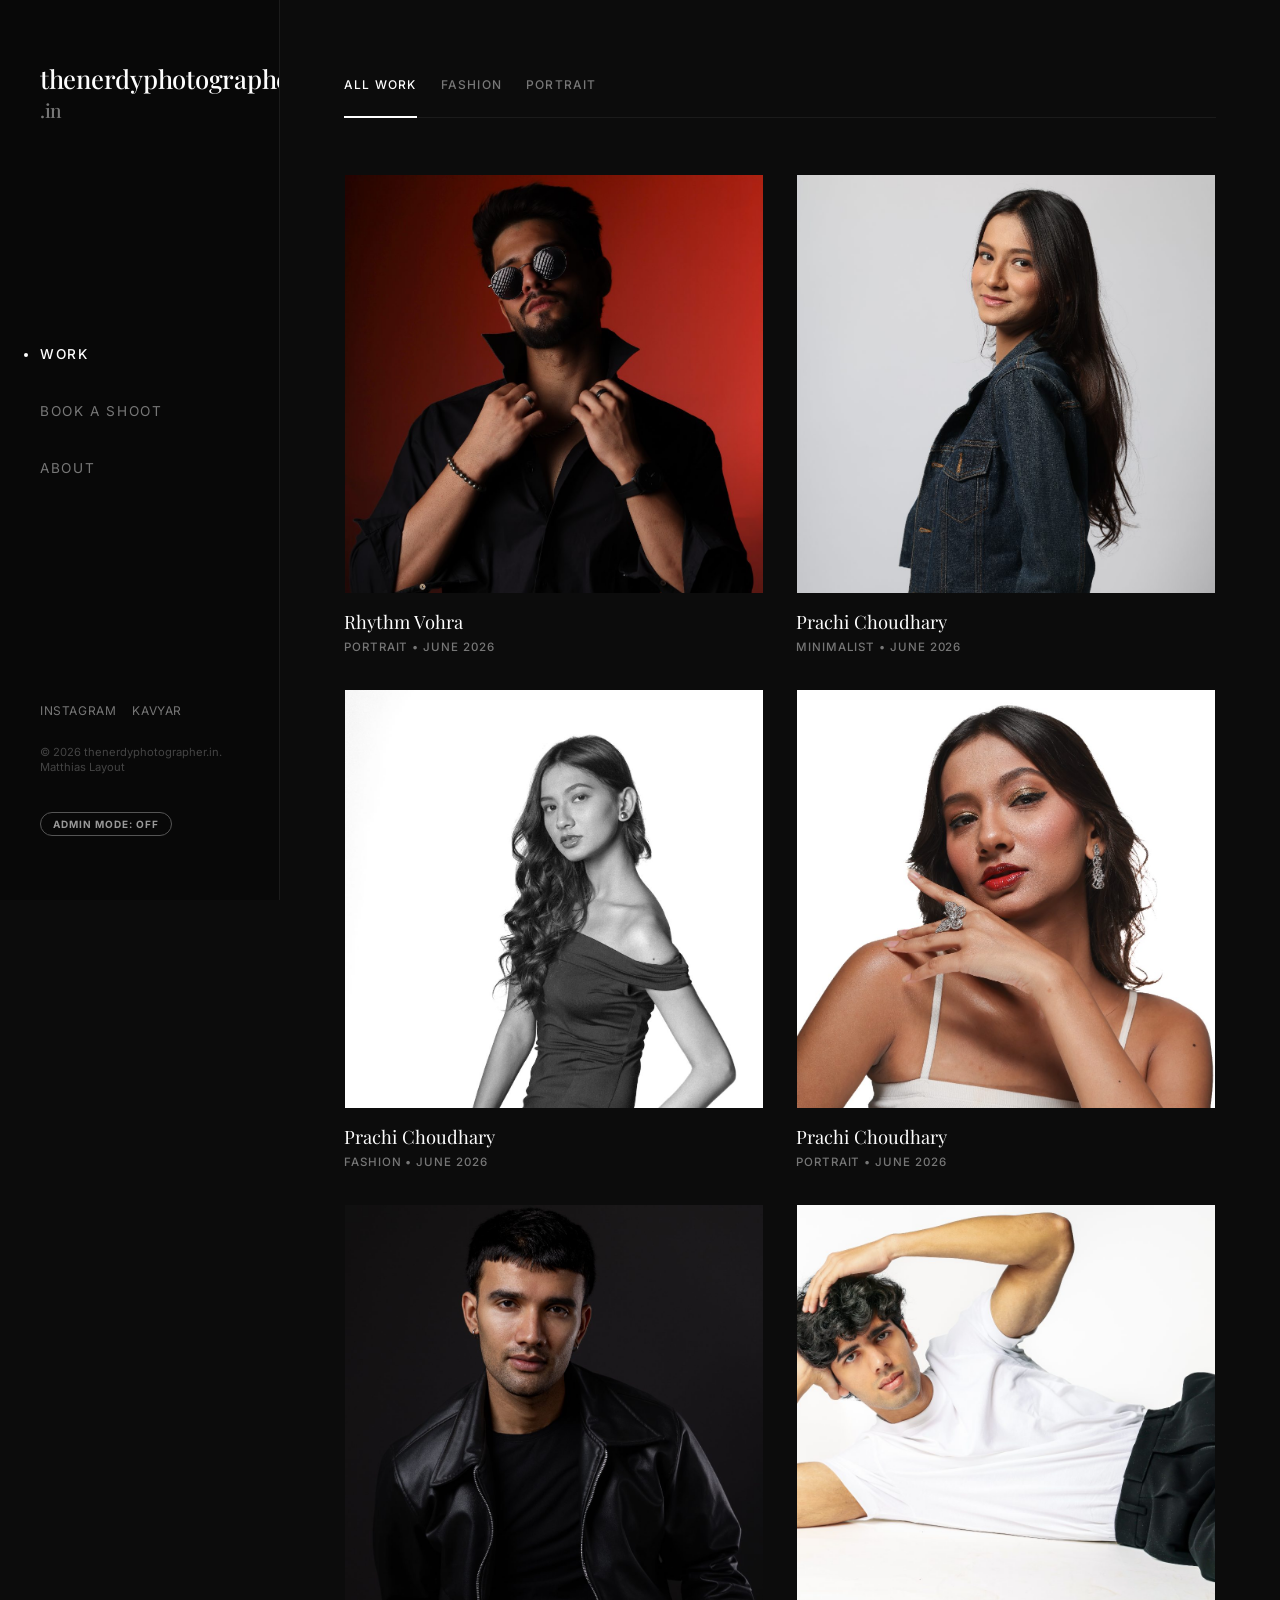
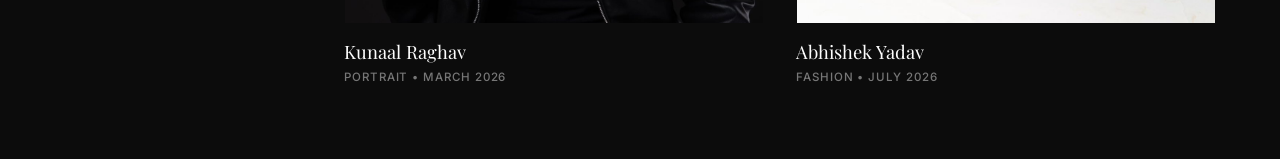
==== matthias-portfolio/index.html @ dd001d80 "Initial commit of test-portfolios (Lukas, Matthias, and Nordic Editorial templates)" ====
<!DOCTYPE html>
<html lang="en">
<head>
  <meta charset="UTF-8">
  <meta name="viewport" content="width=device-width, initial-scale=1.0">
  <title>Matthias — photographer portfolio</title>
  <meta name="description" content="A structural, vertical sidebar-navigation photography portfolio styled in the Matthias theme. Noida, Delhi NCR, India.">
  
  <!-- Fonts: Inter for UI/Body, Playfair Display for Editorial Titles -->
  <link rel="preconnect" href="https://fonts.googleapis.com">
  <link rel="preconnect" href="https://fonts.gstatic.com" crossorigin>
  <link href="https://fonts.googleapis.com/css2?family=Inter:wght@300;400;500;600;700&family=Playfair+Display:ital,wght@0,400;0,500;0,600;1,400&display=swap" rel="stylesheet">
  
  <link rel="stylesheet" href="styles.css">
</head>
<body class="dark-mode matthias-layout">

  <!-- Mobile Header (Visible only on mobile/tablet) -->
  <header class="mobile-header">
    <a href="#/" class="mobile-logo">thenerdyphotographer.in</a>
    <button class="mobile-menu-toggle" id="menuToggle" aria-label="Toggle Navigation">
      <span></span>
      <span></span>
      <span></span>
    </button>
  </header>
  
  <!-- Fixed Left Sidebar (Matthias-style Navigation) -->
  <aside class="sidebar-aside" id="sidebarAside">
    <div class="sidebar-inner">
      <div class="sidebar-header">
        <a href="#/" class="logo-link">
          <h1 class="logo-title">thenerdyphotographer<br><span class="logo-domain">.in</span></h1>
        </a>
      </div>
      
      <nav class="sidebar-nav">
        <ul class="nav-list">
          <li><a href="#/" class="nav-item active" data-page="work">Work</a></li>
          <li><a href="#/book" class="nav-item" data-page="book">Book a Shoot</a></li>
          <li><a href="#/about" class="nav-item" data-page="about">About</a></li>
          <li id="nav-upload-li" style="display: none;"><a href="#/upload" class="nav-item" data-page="upload">Publish Shoot</a></li>
        </ul>
      </nav>
      
      <div class="sidebar-footer">
        <div class="social-links">
          <a href="https://www.instagram.com/thenerdyphotographer.in/" target="_blank" rel="noopener">Instagram</a>
          <a href="https://kavyar.com/uucurn46ib8f" target="_blank" rel="noopener">Kavyar</a>
        </div>
        <p class="copyright">&copy; 2026 thenerdyphotographer.in.<br>Matthias Layout</p>
        <div style="margin-top: 10px;">
          <button class="admin-mode-btn" id="adminModeBtnFooter" style="background:none; border:1px solid #555; color:#999; font-family:inherit; font-size:10px; font-weight:700; padding:5px 12px; border-radius:100px; cursor:pointer; text-transform:uppercase; letter-spacing:0.1em; transition:all 0.3s; outline:none;">Admin Mode: Off</button>
        </div>
      </div>
    </div>
  </aside>

  <!-- Main Scrollable Content Area (Right Side) -->
  <main class="main-content">
    
    <!-- Loader -->
    <div id="loader" class="loader">
      <div class="loader-spinner"></div>
    </div>

    <!-- View: Portfolio Work Grid (Matthias Square Mosaic Grid) -->
    <section id="view-work" class="view active">
      <!-- Activity/Category Filters -->
      <div class="filters-container"></div>
      
      <!-- Portfolio Square Grid -->
      <div id="portfolio-grid" class="portfolio-grid">
        <!-- Rendered dynamically by app.js -->
      </div>
    </section>

    <!-- View: Project Details View -->
    <section id="view-project" class="view">
      <div class="project-header">
        <a href="#/" class="back-link">
          <svg width="18" height="18" viewBox="0 0 24 24" fill="none" stroke="currentColor" stroke-width="2" stroke-linecap="round" stroke-linejoin="round"><line x1="19" y1="12" x2="5" y2="12"></line><polyline points="12 19 5 12 12 5"></polyline></svg>
          <span>Back to Work</span>
        </a>
        <h2 id="project-title" class="project-title">Project Title</h2>
        <div id="project-meta-top" class="project-meta-top">
          <span id="project-season">Season</span> &bull; 
          <span id="project-location">Location</span> &bull; 
          <span id="project-activity">Activity</span>
        </div>
      </div>

      <!-- Project Story / Description -->
      <div id="project-desc-container" class="project-description-container">
        <p id="project-description" class="project-description-text">Project creative narrative...</p>
      </div>

      <!-- Project Photo Stack -->
      <div id="project-photos" class="project-photos">
        <!-- Rendered dynamically by app.js -->
      </div>

      <!-- Extended Details: Testimonials & Lighting Diagrams -->
      <div class="extended-details-section">
        <div class="extended-grid">
          <!-- Testimonials -->
          <div id="project-testimonials" class="detail-block testimonials-block">
            <h3 class="block-title">Testimonials</h3>
            <div id="testimonial-quotes" class="testimonial-quotes">
              <!-- Rendered dynamically -->
            </div>
          </div>
          <!-- Lighting Diagram -->
          <div id="project-lighting" class="detail-block lighting-block">
            <h3 class="block-title">Lighting Setup</h3>
            <div id="lighting-content" class="lighting-content">
              <!-- Rendered dynamically -->
            </div>
          </div>
        </div>
      </div>

      <!-- Project Credits / Technical details sidebar/footer -->
      <div class="project-credits-section">
        <div class="credits-grid">
          <div class="credit-block">
            <span class="credit-label">Creative Team</span>
            <div id="credit-team-details" class="credit-value">
              <!-- Rendered dynamically -->
            </div>
          </div>
          <div class="credit-block">
            <span class="credit-label">Production details</span>
            <div id="credit-tech-details" class="credit-value">
              <!-- Rendered dynamically -->
            </div>
          </div>
        </div>
      </div>
    </section>

    <!-- View: Book a Shoot Form Page -->
    <section id="view-book" class="view">
      <div class="booking-container">
        <div class="booking-header">
          <h2 class="booking-title">Book a Session</h2>
          <p class="booking-subtitle">Collaborate with our Noida-based creative studio on your next project</p>
        </div>

        <form id="booking-form" class="booking-form">
          <div class="form-row">
            <div class="form-group">
              <label for="book-name" class="form-label">Name *</label>
              <input type="text" id="book-name" required class="form-input" placeholder="Your full name">
            </div>
            <div class="form-group">
              <label for="book-role" class="form-label">Role / Organization *</label>
              <input type="text" id="book-role" required class="form-input" placeholder="e.g. Designer, Stylist, Brand Manager, MUA, Talent">
            </div>
          </div>

          <div class="form-row">
            <div class="form-group">
              <label for="book-email" class="form-label">Email *</label>
              <input type="email" id="book-email" required class="form-input" placeholder="Your email address">
            </div>
            <div class="form-group">
              <label for="book-phone" class="form-label">Phone Number</label>
              <input type="tel" id="book-phone" class="form-input" placeholder="Your contact number">
            </div>
          </div>

          <div class="form-row">
            <div class="form-group">
              <label for="book-type" class="form-label">Shoot Type *</label>
              <select id="book-type" required class="form-input">
                <option value="" disabled selected>Select shoot type</option>
                <option value="Portrait">Portrait Session</option>
                <option value="Fashion">Fashion Editorial</option>
                <option value="Campaign">Brand Campaign</option>
                <option value="Commercial">Commercial Project</option>
                <option value="Test Shoot">Creative Test Shoot</option>
              </select>
            </div>
            <div class="form-group">
              <label for="book-date" class="form-label">Preferred Date *</label>
              <input type="date" id="book-date" required class="form-input">
            </div>
          </div>

          <div class="form-row">
            <div class="form-group">
              <label for="book-brand" class="form-label">Brand / Client / Collection (Optional)</label>
              <input type="text" id="book-brand" class="form-input" placeholder="e.g. Vogue, Personal Project, Local Brand">
            </div>
            <div class="form-group">
              <label for="book-instagram" class="form-label">Instagram Handle (Optional)</label>
              <input type="text" id="book-instagram" class="form-input" placeholder="e.g. @yourhandle">
            </div>
          </div>

          <div class="form-group">
            <label for="book-concept" class="form-label">Creative Concept / Brief *</label>
            <textarea id="book-concept" required class="form-input form-textarea" placeholder="Describe your vision, mood, styling ideas, and the narrative you want to capture..."></textarea>
          </div>

          <div class="form-group">
            <label for="book-gear" class="form-label">Special Gear / Studio Requirements (Optional)</label>
            <input type="text" id="book-gear" class="form-input" placeholder="e.g. Medium format, continuous lights, outdoor reflectors">
          </div>

          <button type="submit" class="booking-submit-btn" id="bookSubmitBtn">Send Booking Request</button>
          
          <div id="booking-success-msg" class="booking-success-msg">
            <svg width="24" height="24" viewBox="0 0 24 24" fill="none" stroke="currentColor" stroke-width="2" stroke-linecap="round" stroke-linejoin="round" class="success-icon"><polyline points="20 6 9 17 4 12"></polyline></svg>
            <div>
              <strong>Request Received!</strong> We will get in touch with you shortly.
            </div>
          </div>
        </form>

        <!-- Display Local Bookings Archive (Stays local, for client review) -->
        <div class="bookings-archive">
          <h3 class="archive-title">Your Local Bookings</h3>
          <div id="bookings-list" class="bookings-list">
            <p class="no-bookings">No local bookings made yet.</p>
          </div>
        </div>
      </div>
    </section>

    <!-- View: About Page -->
    <section id="view-about" class="view">
      <div class="about-container">
        <div class="about-hero-image">
          <div class="about-visual-fallback">
            <span class="studio-initials">TNP</span>
          </div>
        </div>
        <div class="about-content">
          <h2 class="about-title">thenerdyphotographer.in</h2>
          <p class="about-subtitle">Visual Storytelling & Creative Photography</p>
          <div class="about-text">
            <p>Based in Noida, Noida / Delhi NCR, our studio focuses on creating cinematic, high-fashion, editorial, and portrait photography.</p>
            <p>We blend storytelling with structural composition and soft lighting diagramming to deliver a signature, narrative-driven aesthetic.</p>
            <p>Available for editorial commissions, brand campaigns, and creative test shoots.</p>
          </div>
          <div class="about-details">
            <div class="about-info-row">
              <span class="info-label">Location</span>
              <span class="info-value">Noida, Uttar Pradesh, India</span>
            </div>
            <div class="about-info-row">
              <span class="info-label">Instagram</span>
              <span class="info-value"><a href="https://www.instagram.com/thenerdyphotographer.in/" target="_blank" rel="noopener">@thenerdyphotographer.in</a></span>
            </div>
            <div class="about-info-row">
              <span class="info-label">Kavyar</span>
              <span class="info-value"><a href="https://kavyar.com/uucurn46ib8f" target="_blank" rel="noopener">kavyar.com/uucurn46ib8f</a></span>
            </div>
          </div>
        </div>
      </div>
    </section>

  </main>

    <!-- View: Upload Page (Admin) -->
    <section id="view-upload" class="view">
      <div class="booking-container">
        <div class="booking-header">
          <h2 class="booking-title">Publish a Photoshoot</h2>
          <p class="booking-subtitle">Create a new gallery shoot and save it to the local browser archive.</p>
        </div>

        <form id="upload-form" class="booking-form" autocomplete="off">
          <div class="form-group">
            <label for="upload-images" class="form-label" style="display:block; margin-bottom:12px; font-weight:700;">Upload Photos *</label>
            <div id="matthias-dropzone" class="dropzone" style="border: 2px dashed #444; border-radius: 8px; padding: 30px; text-align: center; cursor: pointer; background: #111; margin-bottom: 20px;">
              <input type="file" id="upload-file-input" accept="image/*" multiple style="display:none;" />
              <p style="margin:0; font-size:14px; color:#aaa;">Drag photos here or <span style="text-decoration:underline; color:#c3a078;">browse files</span></p>
            </div>
            <div id="staging-grid" class="thumb-grid" style="display: grid; grid-template-columns: repeat(auto-fill, minmax(110px, 1fr)); gap: 12px; margin-bottom: 20px;"></div>
          </div>

          <div class="form-group">
            <label for="f_title" class="form-label">Shoot Title *</label>
            <input type="text" id="f_title" required class="form-input" placeholder="e.g. Merrell Campaign — Fall '26">
          </div>

          <div class="form-row">
            <div class="form-group">
              <label for="f_brand" class="form-label">Brand</label>
              <input type="text" id="f_brand" class="form-input" placeholder="e.g. Merrell, Vogue, Independent">
            </div>
            <div class="form-group">
              <label for="f_activity" class="form-label">Activity / Genre *</label>
              <select id="f_activity" required class="form-input">
                <option value="Portrait">Portrait</option>
                <option value="Fashion">Fashion</option>
                <option value="Editorial">Editorial</option>
                <option value="Commercial">Commercial</option>
                <option value="Sports">Sports</option>
                <option value="Beauty">Beauty</option>
              </select>
            </div>
          </div>

          <div class="form-row">
            <div class="form-group">
              <label for="f_type" class="form-label">Type</label>
              <input type="text" id="f_type" class="form-input" placeholder="e.g. Commercial Campaign, Test Shoot">
            </div>
            <div class="form-group">
              <label for="f_season" class="form-label">Season / Year</label>
              <input type="text" id="f_season" class="form-input" placeholder="e.g. Autumn 2026">
            </div>
          </div>

          <div class="form-row">
            <div class="form-group">
              <label for="f_photographer" class="form-label">Photographer</label>
              <input type="text" id="f_photographer" class="form-input" placeholder="Prateek Saxena">
            </div>
            <div class="form-group">
              <label for="f_ad" class="form-label">Art Director</label>
              <input type="text" id="f_ad" class="form-input" placeholder="—">
            </div>
          </div>

          <div class="form-row">
            <div class="form-group">
              <label for="f_stylist" class="form-label">Stylist</label>
              <input type="text" id="f_stylist" class="form-input" placeholder="—">
            </div>
            <div class="form-group">
              <label for="f_hair" class="form-label">Hair Stylist</label>
              <input type="text" id="f_hair" class="form-input" placeholder="—">
            </div>
          </div>

          <div class="form-row">
            <div class="form-group">
              <label for="f_mua" class="form-label">Makeup Artist (MUA)</label>
              <input type="text" id="f_mua" class="form-input" placeholder="—">
            </div>
            <div class="form-group">
              <label for="f_talent" class="form-label">Talent / Models</label>
              <input type="text" id="f_talent" class="form-input" placeholder="e.g. Model A, Model B">
            </div>
          </div>

          <div class="form-row">
            <div class="form-group">
              <label for="f_location" class="form-label">Location</label>
              <input type="text" id="f_location" class="form-input" placeholder="e.g. Noida Studio 1">
            </div>
            <div class="form-group">
              <label for="f_date" class="form-label">Date Shot</label>
              <input type="date" id="f_date" class="form-input">
            </div>
          </div>

          <div class="form-group">
            <label for="f_desc" class="form-label">Description narrative</label>
            <textarea id="f_desc" class="form-input form-textarea" placeholder="Describe the shoot's visual narrative or creative concept..."></textarea>
          </div>

          <div class="form-row">
            <div class="form-group">
              <label for="f_gear" class="form-label">Camera / Gear Specs</label>
              <input type="text" id="f_gear" class="form-input" placeholder="e.g. Hasselblad X2D · 38mm f/2.5">
            </div>
            <div class="form-group">
              <label for="f_rights" class="form-label">Usage Rights</label>
              <input type="text" id="f_rights" class="form-input" placeholder="e.g. Digital + Print, Worldwide">
            </div>
          </div>

          <div class="form-row">
            <div class="form-group">
              <label for="f_instagram" class="form-label">Instagram Handles</label>
              <input type="text" id="f_instagram" class="form-input" placeholder="e.g. @yourhandle, @talenthandle">
            </div>
            <div class="form-group">
              <label for="f_link" class="form-label">Portfolio Link</label>
              <input type="url" id="f_link" class="form-input" placeholder="https://thenerdyphotographer.in">
            </div>
          </div>

          <div class="form-group">
            <label for="f_diagram" class="form-label">Lighting Diagram Image (Optional)</label>
            <div style="display: flex; gap: 14px; align-items: center;">
              <input type="file" id="f_diagram_file" accept="image/*" class="form-input" style="flex:1;">
              <select id="f_diagram_visibility" class="form-input" style="width: 140px;">
                <option value="public">Public</option>
                <option value="private">Private</option>
              </select>
            </div>
            <div id="diagram-preview-box" style="margin-top: 10px; display: none;">
              <img id="f_diagram_img" style="max-height: 120px; border-radius: 4px; border: 1px solid #444;" alt="Diagram Preview">
            </div>
          </div>

          <div class="form-row">
            <div class="form-group">
              <label class="form-label">Testimonial 1 (Quote & By)</label>
              <div style="display:flex; gap:10px;">
                <input type="text" id="f_quote_1" class="form-input" style="flex:2;" placeholder="Quote text">
                <input type="text" id="f_quoteby_1" class="form-input" style="flex:1;" placeholder="By">
              </div>
            </div>
          </div>

          <div class="form-row" style="margin-top:10px;">
            <label style="display: flex; align-items: center; gap: 8px; font-weight: 700; cursor: pointer;">
              <input id="f_featured" type="checkbox" checked style="width: 16px; height: 16px; accent-color: var(--accent,#c3a078);" />
              Feature on home grid
            </label>
          </div>

          <button type="submit" class="booking-submit-btn" id="uploadSubmitBtn" style="margin-top: 24px;">Publish Shoot</button>
        </form>
      </div>
    </section>

    <!-- Lightbox Modal -->
  <div id="lightbox" class="lightbox" aria-hidden="true" role="dialog">
    <button class="lightbox-close" aria-label="Close lightbox">&times;</button>
    <button class="lightbox-prev" aria-label="Previous image">&#10094;</button>
    <button class="lightbox-next" aria-label="Next image">&#10095;</button>
    <div class="lightbox-content">
      <img id="lightbox-img" src="" alt="Lightbox View">
    </div>
    <div id="lightbox-caption" class="lightbox-caption">Photo Caption</div>
  </div>

  <!-- Scripts -->
  <script src="data.js"></script>
  <script src="app.js"></script>
</body>
</html>
---- matthias-portfolio/styles.css ----
/* ==========================================================================
   MATTHIAS PORTFOLIO — DESIGN SYSTEM & STYLES
   Minimalist design with a fixed left sidebar navigation and square project grid.
   ========================================================================== */

:root {
  --bg-color: #0c0c0c;
  --text-color: #cfcfcf;
  --text-dim: #777777;
  --text-light: #fdfdfd;
  --border-color: #1b1b1b;
  --accent-color: #ffffff;
  
  --font-sans: 'Inter', -apple-system, BlinkMacSystemFont, "Segoe UI", Roboto, sans-serif;
  --font-serif: 'Playfair Display', Georgia, Cambria, "Times New Roman", Times, serif;
  
  --transition-smooth: all 0.4s cubic-bezier(0.25, 1, 0.5, 1);
  --transition-fast: all 0.2s ease;
}

* {
  box-sizing: border-box;
  margin: 0;
  padding: 0;
}

html {
  scroll-behavior: smooth;
  background-color: var(--bg-color);
  -webkit-font-smoothing: antialiased;
  -moz-osx-font-smoothing: grayscale;
}

body {
  font-family: var(--font-sans);
  color: var(--text-color);
  background-color: var(--bg-color);
  line-height: 1.6;
  min-height: 100vh;
  display: flex;
  overflow-x: hidden;
}

a {
  color: inherit;
  text-decoration: none;
  transition: var(--transition-fast);
}

/* Hide mobile elements by default on desktop */
.mobile-header {
  display: none;
}

/* ==========================================================================
   MATTHIAS LAYOUT: FIXED LEFT SIDEBAR
   ========================================================================== */

.sidebar-aside {
  position: fixed;
  left: 0;
  top: 0;
  width: 280px;
  height: 100vh;
  border-right: 1px solid var(--border-color);
  background-color: #080808;
  z-index: 100;
  overflow-y: auto;
}

.sidebar-inner {
  height: 100%;
  display: flex;
  flex-direction: column;
  justify-content: space-between;
  padding: 4rem 2.5rem;
}

.logo-link {
  display: block;
}

.logo-title {
  font-family: var(--font-serif);
  font-size: 1.6rem;
  font-weight: 500;
  letter-spacing: -0.01em;
  color: var(--text-light);
  line-height: 1.15;
}

.logo-domain {
  font-size: 1.2rem;
  color: var(--text-dim);
}

.sidebar-nav {
  margin: 4rem 0;
}

.nav-list {
  display: flex;
  flex-direction: column;
  list-style: none;
  gap: 1.8rem;
}

.nav-item {
  font-size: 0.85rem;
  font-weight: 400;
  text-transform: uppercase;
  letter-spacing: 0.12em;
  color: var(--text-dim);
  padding: 0.2rem 0;
  position: relative;
  display: inline-block;
}

.nav-item:hover {
  color: var(--text-light);
}

/* Active Nav indicator: simple left dot or text color */
.nav-item::before {
  content: '';
  position: absolute;
  left: -1rem;
  top: 50%;
  transform: translateY(-50%);
  width: 4px;
  height: 4px;
  border-radius: 50%;
  background-color: var(--accent-color);
  opacity: 0;
  transition: var(--transition-fast);
}

.nav-item.active {
  color: var(--text-light);
  font-weight: 500;
}

.nav-item.active::before {
  opacity: 1;
}

.sidebar-footer {
  display: flex;
  flex-direction: column;
  gap: 1.5rem;
}

.social-links {
  display: flex;
  gap: 1rem;
  font-size: 0.75rem;
  text-transform: uppercase;
  letter-spacing: 0.05em;
  color: var(--text-dim);
}

.social-links a:hover {
  color: var(--text-light);
}

.copyright {
  font-size: 0.7rem;
  color: #444;
  line-height: 1.4;
}

/* ==========================================================================
   MAIN SCROLLABLE CONTENT AREA (Right Side)
   ========================================================================== */

.main-content {
  margin-left: 280px;
  width: calc(100% - 280px);
  padding: 4.5rem 4rem;
  min-height: 100vh;
  display: flex;
  flex-direction: column;
  position: relative;
}

.view {
  display: none;
  opacity: 0;
  transform: translateY(15px);
  transition: opacity 0.5s ease, transform 0.5s ease;
}

.view.active {
  display: block;
  opacity: 1;
  transform: translateY(0);
}

/* Loader */
.loader {
  position: absolute;
  top: 50%;
  left: 50%;
  transform: translate(-50%, -50%);
  display: none;
  z-index: 10;
}

.loader.active {
  display: block;
}

.loader-spinner {
  width: 30px;
  height: 30px;
  border: 2px solid rgba(255, 255, 255, 0.05);
  border-top-color: var(--accent-color);
  border-radius: 50%;
  animation: spin 0.8s linear infinite;
}

@keyframes spin { to { transform: rotate(360deg); } }

/* ==========================================================================
   VIEW: PORTFOLIO GRID (Matthias Square Grid)
   ========================================================================== */

.filters-container {
  display: flex;
  justify-content: flex-start;
  gap: 1.5rem;
  margin-bottom: 3.5rem;
  border-bottom: 1px solid var(--border-color);
  padding-bottom: 1.2rem;
}

.filter-btn {
  font-size: 0.75rem;
  font-weight: 500;
  text-transform: uppercase;
  letter-spacing: 0.1em;
  color: var(--text-dim);
  cursor: pointer;
  padding: 0.2rem 0;
  position: relative;
  transition: var(--transition-fast);
}

.filter-btn:hover {
  color: var(--text-light);
}

.filter-btn::after {
  content: '';
  position: absolute;
  bottom: -1.3rem;
  left: 0;
  width: 100%;
  height: 2px;
  background-color: var(--accent-color);
  transform: scaleX(0);
  transition: var(--transition-smooth);
}

.filter-btn.active {
  color: var(--text-light);
}

.filter-btn.active::after {
  transform: scaleX(1);
}

.portfolio-grid {
  display: grid;
  grid-template-columns: repeat(auto-fill, minmax(320px, 1fr));
  gap: 2rem;
}

.grid-item {
  display: flex;
  flex-direction: column;
  cursor: pointer;
  opacity: 0;
  transform: translateY(20px);
  animation: fadeInUp 0.6s cubic-bezier(0.25, 1, 0.5, 1) forwards;
}

@keyframes fadeInUp { to { opacity: 1; transform: translateY(0); } }

.grid-item-img-container {
  position: relative;
  overflow: hidden;
  margin-bottom: 0.8rem;
  background-color: #070707;
  aspect-ratio: 1/1; /* Matthias Square Crops */
  border: 1px solid rgba(255, 255, 255, 0.02);
}

.grid-item-img {
  width: 100%;
  height: 100%;
  object-fit: cover;
  object-position: top center;
  transition: transform 0.8s cubic-bezier(0.25, 1, 0.5, 1);
}

.grid-item:hover .grid-item-img {
  transform: scale(1.04);
}

.grid-item-title {
  font-family: var(--font-serif);
  font-size: 1.15rem;
  font-weight: 400;
  color: var(--text-light);
  margin-bottom: 0.15rem;
}

.grid-item-meta {
  font-size: 0.72rem;
  font-weight: 500;
  text-transform: uppercase;
  letter-spacing: 0.08em;
  color: var(--text-dim);
}

/* ==========================================================================
   VIEW: PROJECT DETAILS (Vertical Stack layout)
   ========================================================================== */

.project-header {
  max-width: 900px;
  margin-bottom: 4rem;
}

.back-link {
  display: inline-flex;
  align-items: center;
  gap: 0.5rem;
  font-size: 0.75rem;
  font-weight: 500;
  text-transform: uppercase;
  letter-spacing: 0.12em;
  color: var(--text-dim);
  margin-bottom: 1.8rem;
}

.back-link:hover {
  color: var(--text-light);
}

.project-title {
  font-family: var(--font-serif);
  font-size: 2.8rem;
  font-weight: 400;
  color: var(--text-light);
  line-height: 1.15;
  margin-bottom: 0.8rem;
}

.project-meta-top {
  font-size: 0.8rem;
  text-transform: uppercase;
  letter-spacing: 0.1em;
  color: var(--text-dim);
}

.project-description-container {
  max-width: 800px;
  margin-bottom: 4rem;
}

.project-description-text {
  font-family: var(--font-serif);
  font-size: 1.25rem;
  font-style: italic;
  color: var(--text-color);
  line-height: 1.65;
}

.project-photos {
  display: flex;
  flex-direction: column;
  gap: 5rem;
  max-width: 1000px;
}

.project-photo-wrapper {
  width: 100%;
  display: block;
  opacity: 0;
  transform: translateY(30px);
  transition: opacity 0.8s ease, transform 0.8s ease;
}

.project-photo-wrapper.visible {
  opacity: 1;
  transform: translateY(0);
}

.project-photo-container {
  position: relative;
  overflow: hidden;
  background-color: #070707;
  cursor: zoom-in;
}

.project-photo-img {
  display: block;
  width: 100%;
  height: auto;
  max-height: 90vh;
  object-fit: contain;
  object-position: top center;
  transition: transform 0.5s ease;
}

.project-photo-container:hover .project-photo-img {
  transform: scale(1.01);
}

/* Subtle editorial rhythm variation */
.project-photo-wrapper:nth-child(even) {
  max-width: 85%;
}

.project-photo-wrapper:nth-child(odd) {
  max-width: 100%;
}

/* Extended details grid (Testimonials & Lighting Diagrams) */
.extended-details-section {
  max-width: 1000px;
  margin: 5rem 0 2rem 0;
}

.extended-grid {
  display: grid;
  grid-template-columns: 1fr 1fr;
  gap: 3.5rem;
}

.block-title {
  font-family: var(--font-sans);
  font-size: 0.75rem;
  text-transform: uppercase;
  letter-spacing: 0.15em;
  color: var(--text-dim);
  margin-bottom: 1.5rem;
  border-bottom: 1px solid var(--border-color);
  padding-bottom: 0.5rem;
  font-weight: 600;
}

.testimonial-quotes {
  display: flex;
  flex-direction: column;
  gap: 1.8rem;
}

.testimonial-card {
  background-color: rgba(255, 255, 255, 0.015);
  border-left: 2px solid var(--text-dim);
  padding: 1.2rem;
  border-radius: 0 6px 6px 0;
}

.testimonial-text {
  font-family: var(--font-serif);
  font-size: 1.05rem;
  line-height: 1.6;
  margin-bottom: 0.6rem;
  color: var(--text-light);
}

.testimonial-author {
  font-size: 0.8rem;
  font-weight: 500;
  color: var(--text-dim);
  text-transform: uppercase;
  letter-spacing: 0.05em;
}

.lighting-content {
  background-color: rgba(255, 255, 255, 0.01);
  border: 1px dashed var(--border-color);
  border-radius: 4px;
  padding: 2rem;
  text-align: center;
  display: flex;
  flex-direction: column;
  align-items: center;
  justify-content: center;
  min-height: 200px;
}

.lighting-icon {
  margin-bottom: 0.8rem;
  color: var(--text-dim);
}

.lighting-title {
  font-size: 0.9rem;
  font-weight: 600;
  margin-bottom: 0.4rem;
  color: var(--text-light);
  text-transform: uppercase;
  letter-spacing: 0.05em;
}

.lighting-desc {
  font-size: 0.8rem;
  color: var(--text-dim);
  max-width: 320px;
  line-height: 1.4;
}

/* Metadata credits section */
.project-credits-section {
  max-width: 1000px;
  margin-top: 3.5rem;
  border-top: 1px solid var(--border-color);
  padding-top: 3.5rem;
}

.credits-grid {
  display: grid;
  grid-template-columns: repeat(auto-fit, minmax(260px, 1fr));
  gap: 3rem;
}

.credit-block {
  display: flex;
  flex-direction: column;
  gap: 0.5rem;
}

.credit-label {
  font-size: 0.7rem;
  text-transform: uppercase;
  letter-spacing: 0.15em;
  color: var(--text-dim);
  font-weight: 600;
  border-bottom: 1px solid var(--border-color);
  padding-bottom: 0.4rem;
  margin-bottom: 0.4rem;
}

.credit-value {
  font-size: 0.85rem;
  color: var(--text-color);
}

.credit-item {
  display: flex;
  justify-content: space-between;
  margin-bottom: 0.5rem;
  border-bottom: 1px solid rgba(255, 255, 255, 0.02);
  padding-bottom: 0.35rem;
}

.credit-item-label {
  color: var(--text-dim);
  font-weight: 500;
}

.credit-link {
  border-bottom: 1px dashed var(--text-dim);
}

.credit-link:hover {
  color: var(--text-light);
  border-bottom-color: var(--text-light);
}

/* ==========================================================================
   VIEW: BOOK A SESSION
   ========================================================================== */

.booking-container {
  max-width: 750px;
  margin-bottom: 3rem;
}

.booking-header {
  margin-bottom: 3rem;
}

.booking-title {
  font-family: var(--font-serif);
  font-size: 2.4rem;
  font-weight: 400;
  color: var(--text-light);
  margin-bottom: 0.5rem;
}

.booking-subtitle {
  font-size: 0.95rem;
  color: var(--text-dim);
}

.booking-form {
  display: flex;
  flex-direction: column;
  gap: 1.6rem;
}

.form-row {
  display: grid;
  grid-template-columns: 1fr 1fr;
  gap: 1.5rem;
}

.form-group {
  display: flex;
  flex-direction: column;
  gap: 0.4rem;
}

.form-label {
  font-size: 0.72rem;
  text-transform: uppercase;
  letter-spacing: 0.08em;
  color: var(--text-dim);
  font-weight: 500;
}

.form-input {
  background-color: rgba(255, 255, 255, 0.02);
  border: 1px solid var(--border-color);
  padding: 0.8rem 0.95rem;
  color: var(--text-color);
  font-family: var(--font-sans);
  font-size: 0.88rem;
  border-radius: 4px;
  outline: none;
  transition: var(--transition-fast);
}

.form-input:focus {
  border-color: rgba(255, 255, 255, 0.2);
  background-color: rgba(255, 255, 255, 0.04);
}

.form-textarea {
  min-height: 120px;
  resize: vertical;
  line-height: 1.45;
}

.booking-submit-btn {
  background-color: var(--text-light);
  color: var(--bg-color);
  border: none;
  font-family: var(--font-sans);
  font-size: 0.82rem;
  font-weight: 600;
  text-transform: uppercase;
  letter-spacing: 0.08em;
  padding: 0.95rem 1.8rem;
  cursor: pointer;
  transition: var(--transition-fast);
  border-radius: 4px;
  align-self: flex-start;
  margin-top: 0.8rem;
}

.booking-submit-btn:hover {
  background-color: #ffffff;
  transform: translateY(-1px);
  box-shadow: 0 4px 12px rgba(255, 255, 255, 0.1);
}

.booking-success-msg {
  display: none;
  background-color: rgba(46, 125, 50, 0.08);
  border: 1px solid rgba(46, 125, 50, 0.2);
  color: #81c784;
  padding: 1rem;
  border-radius: 4px;
  font-size: 0.88rem;
  gap: 0.8rem;
  align-items: center;
  margin-top: 1rem;
}

.booking-success-msg.active {
  display: flex;
}

.success-icon {
  flex-shrink: 0;
}

.bookings-archive {
  margin-top: 4.5rem;
  border-top: 1px solid var(--border-color);
  padding-top: 2.5rem;
}

.archive-title {
  font-size: 0.95rem;
  font-weight: 500;
  text-transform: uppercase;
  letter-spacing: 0.08em;
  color: var(--text-light);
  margin-bottom: 1.2rem;
}

.bookings-list {
  display: flex;
  flex-direction: column;
  gap: 1rem;
}

.booking-card {
  background-color: rgba(255, 255, 255, 0.008);
  border: 1px solid var(--border-color);
  padding: 1.1rem;
  border-radius: 4px;
  font-size: 0.82rem;
}

.booking-card-header {
  display: flex;
  justify-content: space-between;
  margin-bottom: 0.5rem;
  border-bottom: 1px solid rgba(255, 255, 255, 0.02);
  padding-bottom: 0.35rem;
}

.booking-card-name {
  font-weight: 600;
  color: var(--text-light);
}

.booking-card-date {
  color: var(--text-dim);
}

.booking-card-row {
  margin-bottom: 0.25rem;
}

.booking-card-label {
  color: var(--text-dim);
  font-weight: 500;
  margin-right: 0.4rem;
}

.booking-card-concept {
  margin-top: 0.5rem;
  color: #c0c0c0;
  font-style: italic;
  background-color: rgba(0, 0, 0, 0.12);
  padding: 0.7rem;
  border-radius: 4px;
}

.no-bookings {
  color: var(--text-dim);
  font-style: italic;
  padding: 1rem 0;
}

/* ==========================================================================
   VIEW: ABOUT
   ========================================================================== */

.about-container {
  display: grid;
  grid-template-columns: 1fr 1.2fr;
  gap: 3.5rem;
  max-width: 950px;
  margin-top: 2rem;
  align-items: center;
}

.about-hero-image {
  aspect-ratio: 4/5;
  background-color: #070707;
  border: 1px solid var(--border-color);
  position: relative;
  display: flex;
  align-items: center;
  justify-content: center;
  overflow: hidden;
}

.about-visual-fallback {
  text-align: center;
}

.studio-initials {
  font-family: var(--font-serif);
  font-size: 5rem;
  color: rgba(255, 255, 255, 0.02);
  font-weight: 600;
  letter-spacing: 0.1em;
}

.about-content {
  display: flex;
  flex-direction: column;
  gap: 1.2rem;
}

.about-title {
  font-family: var(--font-serif);
  font-size: 2.2rem;
  font-weight: 400;
  color: var(--text-light);
}

.about-subtitle {
  font-size: 0.88rem;
  text-transform: uppercase;
  letter-spacing: 0.12em;
  color: var(--text-dim);
  margin-top: -0.6rem;
  font-weight: 500;
}

.about-text {
  font-size: 0.92rem;
  color: var(--text-color);
  display: flex;
  flex-direction: column;
  gap: 0.8rem;
}

.about-details {
  margin-top: 1rem;
  border-top: 1px solid var(--border-color);
  padding-top: 1.2rem;
  display: flex;
  flex-direction: column;
  gap: 0.6rem;
}

.about-info-row {
  display: flex;
  justify-content: space-between;
  font-size: 0.82rem;
}

.info-label {
  color: var(--text-dim);
}

.info-value a {
  border-bottom: 1px solid transparent;
}

.info-value a:hover {
  color: var(--text-light);
  border-bottom-color: var(--text-light);
}

/* ==========================================================================
   LIGHTBOX (Immersive Fullscreen Modal)
   ========================================================================== */

.lightbox {
  position: fixed;
  top: 0;
  left: 0;
  width: 100%;
  height: 100%;
  background-color: rgba(4, 4, 4, 0.97);
  z-index: 1000;
  display: none;
  flex-direction: column;
  align-items: center;
  justify-content: center;
  opacity: 0;
  transition: opacity 0.4s ease;
  backdrop-filter: blur(15px);
  -webkit-backdrop-filter: blur(15px);
}

.lightbox.active {
  display: flex;
  opacity: 1;
}

.lightbox-content {
  width: 90%;
  height: 80%;
  display: flex;
  align-items: center;
  justify-content: center;
  position: relative;
}

.lightbox-content img {
  max-width: 100%;
  max-height: 100%;
  object-fit: contain;
  box-shadow: 0 10px 40px rgba(0, 0, 0, 0.8);
  opacity: 0;
  transform: scale(0.97);
  transition: opacity 0.3s ease, transform 0.3s ease;
}

.lightbox.active .lightbox-content img {
  opacity: 1;
  transform: scale(1);
}

.lightbox-close,
.lightbox-prev,
.lightbox-next {
  position: absolute;
  background: none;
  border: none;
  color: #888;
  font-family: inherit;
  cursor: pointer;
  outline: none;
  transition: var(--transition-fast);
  display: flex;
  align-items: center;
  justify-content: center;
}

.lightbox-close:hover,
.lightbox-prev:hover,
.lightbox-next:hover {
  color: #fff;
}

.lightbox-close {
  top: 2rem;
  right: 2.5rem;
  font-size: 2.5rem;
  font-weight: 300;
  z-index: 1010;
}

.lightbox-prev,
.lightbox-next {
  top: 50%;
  transform: translateY(-50%);
  width: 60px;
  height: 60px;
  font-size: 1.8rem;
  z-index: 1010;
}

.lightbox-prev { left: 2rem; }
.lightbox-next { right: 2rem; }

.lightbox-caption {
  margin-top: 1.5rem;
  font-size: 0.85rem;
  color: var(--text-dim);
  text-align: center;
  letter-spacing: 0.05em;
  max-width: 600px;
  padding: 0 1rem;
}

/* ==========================================================================
   RESPONSIVE DESIGN & MOBILE DRAWER
   ========================================================================== */

@media (max-width: 900px) {
  body {
    flex-direction: column;
  }
  
  /* Mobile Header display */
  .mobile-header {
    display: flex;
    justify-content: space-between;
    align-items: center;
    position: fixed;
    top: 0;
    left: 0;
    width: 100%;
    height: 64px;
    background-color: #080808;
    border-bottom: 1px solid var(--border-color);
    padding: 0 1.5rem;
    z-index: 200;
    backdrop-filter: blur(8px);
    -webkit-backdrop-filter: blur(8px);
  }
  
  .mobile-logo {
    font-family: var(--font-serif);
    font-size: 1.15rem;
    color: var(--text-light);
    font-weight: 500;
  }
  
  .mobile-menu-toggle {
    display: flex;
    flex-direction: column;
    justify-content: space-between;
    width: 20px;
    height: 14px;
    background: none;
    border: none;
    cursor: pointer;
  }
  
  .mobile-menu-toggle span {
    display: block;
    width: 100%;
    height: 1px;
    background-color: var(--text-color);
    transition: var(--transition-fast);
  }
  
  /* Cross icon on active hamburger */
  .mobile-menu-toggle.open span:nth-child(1) {
    transform: translateY(6px) rotate(45deg);
  }
  
  .mobile-menu-toggle.open span:nth-child(2) {
    opacity: 0;
  }
  
  .mobile-menu-toggle.open span:nth-child(3) {
    transform: translateY(-7px) rotate(-45deg);
  }
  
  /* Slide out sidebar menu */
  .sidebar-aside {
    left: -280px;
    width: 280px;
    padding-top: 4.5rem;
    transition: transform 0.4s cubic-bezier(0.25, 1, 0.5, 1);
    box-shadow: 10px 0 30px rgba(0, 0, 0, 0.7);
  }
  
  .sidebar-aside.open {
    transform: translateX(280px);
  }
  
  .sidebar-inner {
    padding: 2.5rem 1.5rem 1.5rem 1.5rem;
  }
  
  /* Main Content adjustment */
  .main-content {
    margin-left: 0;
    width: 100%;
    padding: 6.5rem 1.5rem 3rem 1.5rem;
  }
  
  .filters-container {
    margin-bottom: 2.5rem;
    gap: 1.2rem;
  }
  
  .portfolio-grid {
    grid-template-columns: repeat(auto-fill, minmax(280px, 1fr));
  }
  
  .extended-grid {
    grid-template-columns: 1fr;
    gap: 3rem;
  }
  
  .project-photo-wrapper:nth-child(even),
  .project-photo-wrapper:nth-child(odd) {
    max-width: 100%;
  }
  
  .about-container {
    grid-template-columns: 1fr;
    gap: 2.5rem;
  }
  
  .about-hero-image {
    max-width: 320px;
    margin: 0 auto;
  }
  
  .lightbox-prev,
  .lightbox-next {
    width: 40px;
    height: 40px;
    font-size: 1.2rem;
  }
  
  .lightbox-prev { left: 0.5rem; }
  .lightbox-next { right: 0.5rem; }
}

@media (max-width: 580px) {
  .portfolio-grid {
    grid-template-columns: 1fr;
  }
  
  .project-title {
    font-size: 2.2rem;
  }
  
  .form-row {
    grid-template-columns: 1fr;
    gap: 1.5rem;
  }
}

/* ---------- Uploader Thumbnails & Alignments ---------- */
.thumb-grid {
  display: grid;
  grid-template-columns: repeat(auto-fill, minmax(110px, 1fr));
  gap: 12px;
  margin-top: 18px;
}
.thumb-grid:empty {
  display: none;
}
.thumb {
  position: relative;
  aspect-ratio: 1;
  border-radius: 6px;
  overflow: hidden;
  background: #111;
  border: 1px solid #333;
}
.thumb img {
  width: 100%;
  height: 100%;
  object-fit: cover;
  object-position: top center;
}
.thumb-remove {
  position: absolute;
  top: 4px;
  right: 4px;
  width: 22px;
  height: 22px;
  border-radius: 50%;
  background: rgba(14,14,14,.78);
  color: #fff;
  border: 0;
  font-size: 14px;
  z-index: 2;
  cursor: pointer;
  display: grid;
  place-items: center;
}
.thumb-align-ctrl {
  position: absolute;
  bottom: 0;
  left: 0;
  right: 0;
  background: rgba(14,14,14,.88);
  padding: 4px 2px;
  display: flex;
  justify-content: center;
  align-items: center;
  border-top: 1px solid rgba(255,255,255,.08);
}
.thumb-align-select {
  width: 100%;
  font-family: inherit;
  font-size: 9px;
  font-weight: 700;
  background: transparent;
  color: #fff;
  border: none;
  text-align-last: center;
  outline: none;
  cursor: pointer;
  padding: 0;
  text-transform: uppercase;
  letter-spacing: 0.05em;
}
.thumb-align-select option {
  background: #000;
  color: #fff;
}
.thumb-cover-ctrl {
  position: absolute;
  top: 10px;
  left: 10px;
  z-index: 10;
}
.thumb-cover-ctrl label {
  background: rgba(0,0,0,0.65);
  color: #fff;
  padding: 4px 8px;
  border-radius: 4px;
  font-family: monospace;
  font-size: 8px;
  text-transform: uppercase;
  font-weight: 700;
  display: flex;
  align-items: center;
  gap: 4px;
  cursor: pointer;
}
.thumb-cover-radio {
  margin: 0;
  width: 12px;
  height: 12px;
  accent-color: var(--accent);
}
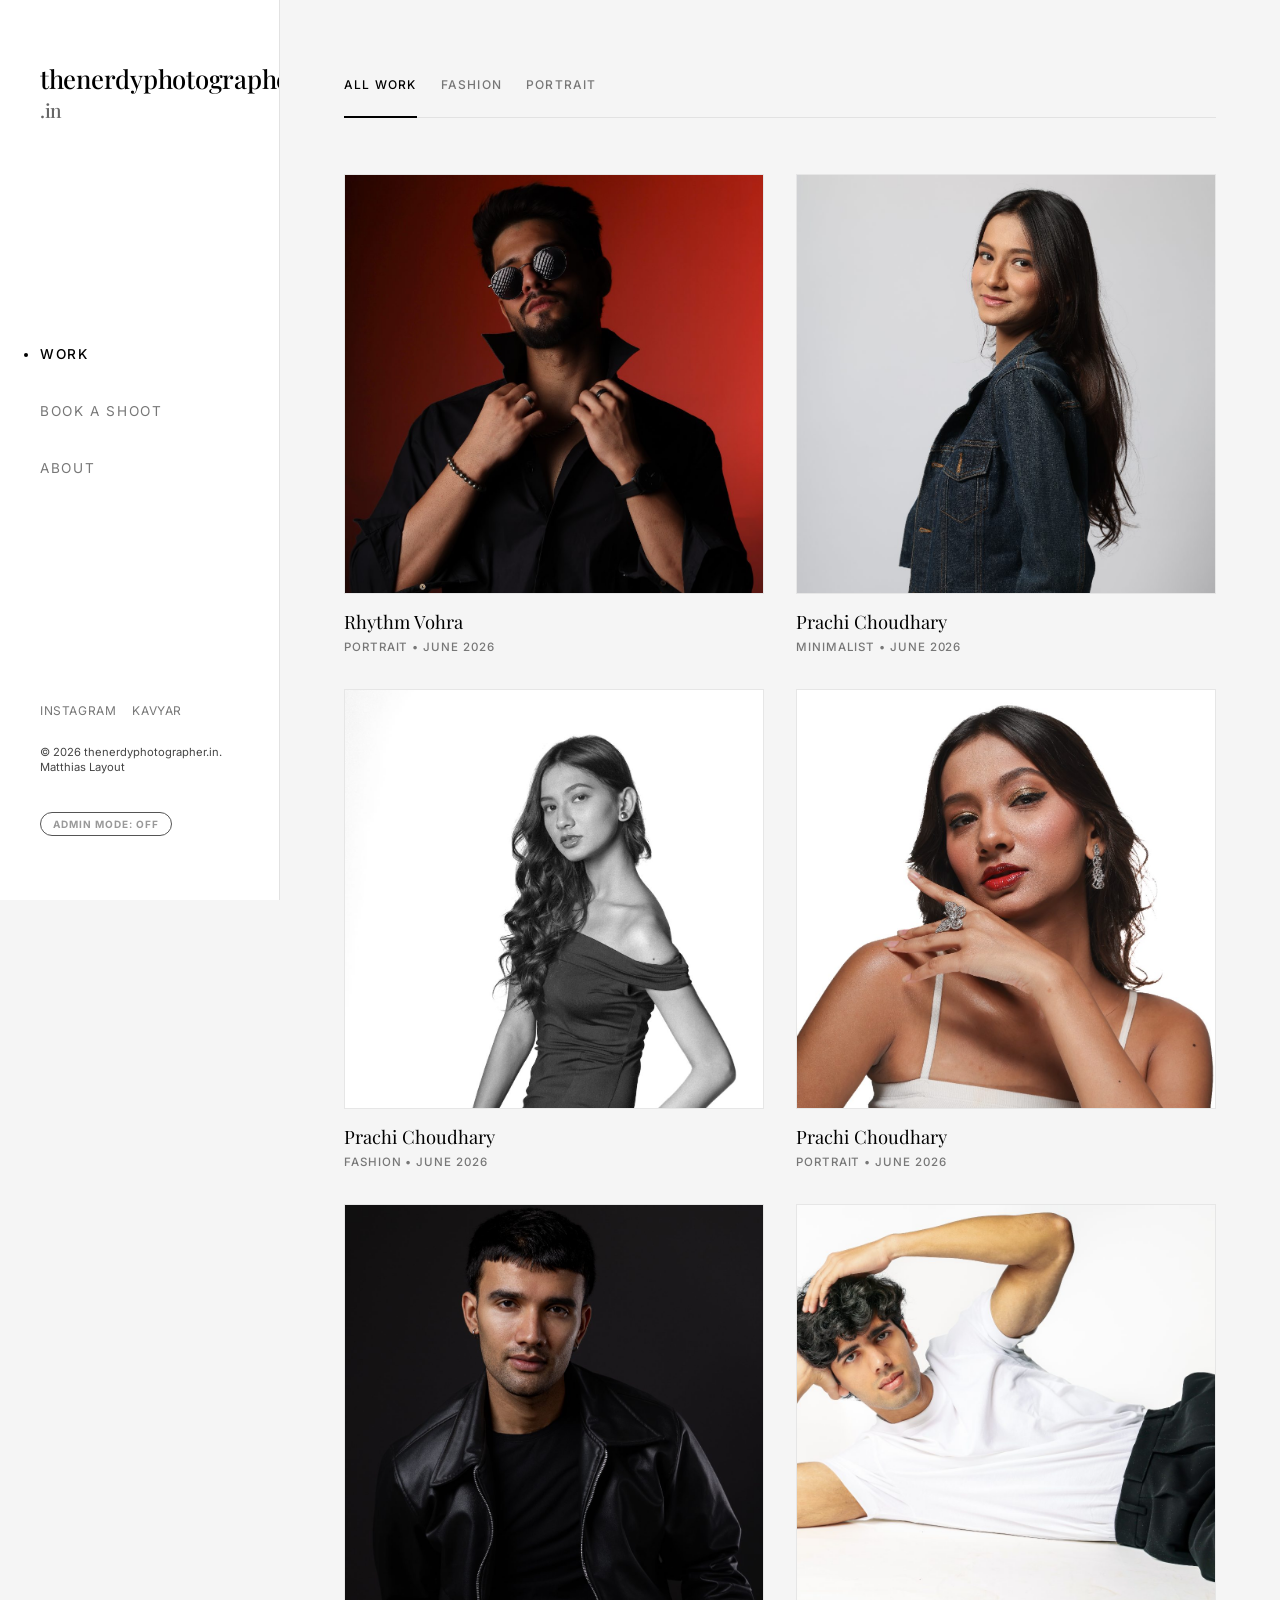
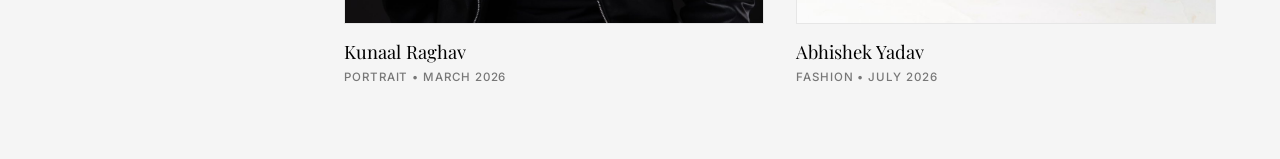
==== commit 877cfcaa: "feat: Add light mode support and admin theme overrides" ====
--- a/matthias-portfolio/index.html
+++ b/matthias-portfolio/index.html
@@ -12,6 +12,25 @@
   <link href="https://fonts.googleapis.com/css2?family=Inter:wght@300;400;500;600;700&family=Playfair+Display:ital,wght@0,400;0,500;0,600;1,400&display=swap" rel="stylesheet">
   
   <link rel="stylesheet" href="styles.css">
+  <script>
+    (function() {
+      function updateTheme() {
+        const override = localStorage.getItem("tnp-theme-override") || "auto";
+        const systemLight = window.matchMedia("(prefers-color-scheme: light)").matches;
+        if (override === "light" || (override === "auto" && systemLight)) {
+          document.documentElement.classList.add("theme-light");
+        } else {
+          document.documentElement.classList.remove("theme-light");
+        }
+      }
+      updateTheme();
+      window.matchMedia("(prefers-color-scheme: light)").addEventListener("change", updateTheme);
+      window.addEventListener("storage", (e) => {
+        if (e.key === "tnp-theme-override") updateTheme();
+      });
+      window.applyTnpThemeOverride = updateTheme;
+    })();
+  </script>
 </head>
 <body class="dark-mode matthias-layout">
 
--- a/matthias-portfolio/styles.css
+++ b/matthias-portfolio/styles.css
@@ -1203,3 +1203,114 @@
   height: 12px;
   accent-color: var(--accent);
 }
+
+/* ==========================================================================
+   LIGHT MODE STYLING OVERRIDES (CLASS-BASED)
+   ========================================================================== */
+.theme-light {
+  --bg-color: #f5f5f5;
+  --text-color: #333333;
+  --text-dim: #777777;
+  --text-light: #000000;
+  --border-color: #e2e2e2;
+  --accent-color: #000000;
+}
+
+.theme-light .sidebar-aside {
+  background-color: #ffffff;
+}
+
+.theme-light .logo-domain {
+  color: #666666;
+}
+
+.theme-light .grid-item-img-container,
+.theme-light .project-photo-container,
+.theme-light .about-hero-image {
+  background-color: #e5e5e5;
+}
+
+.theme-light .testimonial-card {
+  background-color: rgba(0, 0, 0, 0.02);
+}
+
+.theme-light .lighting-content {
+  background-color: rgba(0, 0, 0, 0.01);
+}
+
+.theme-light .booking-submit-btn {
+  background-color: var(--text-light);
+  color: var(--bg-color);
+}
+
+.theme-light .booking-submit-btn:hover {
+  background-color: #000000;
+  box-shadow: 0 4px 12px rgba(0, 0, 0, 0.1);
+}
+
+.theme-light .form-input {
+  background-color: rgba(0, 0, 0, 0.02);
+  border: 1px solid var(--border-color);
+  color: var(--text-color);
+}
+
+.theme-light .form-input:focus {
+  border-color: rgba(0, 0, 0, 0.2);
+  background-color: rgba(0, 0, 0, 0.04);
+}
+
+.theme-light .lightbox {
+  background-color: rgba(250, 250, 250, 0.97);
+}
+
+.theme-light .lightbox-close,
+.theme-light .lightbox-prev,
+.theme-light .lightbox-next {
+  color: #666;
+}
+
+.theme-light .lightbox-close:hover,
+.theme-light .lightbox-prev:hover,
+.theme-light .lightbox-next:hover {
+  color: #000;
+}
+
+.theme-light .lightbox-content img {
+  box-shadow: 0 10px 40px rgba(0, 0, 0, 0.15);
+}
+
+.theme-light .mobile-header {
+  background-color: #ffffff;
+}
+
+/* Admin panel thumbnail section */
+.theme-light .thumb {
+  background: #e5e5e5;
+  border: 1px solid #dcdcdc;
+}
+
+.theme-light .thumb-remove {
+  background: rgba(240, 240, 240, 0.78);
+  color: #000000;
+}
+
+.theme-light .thumb-align-ctrl {
+  background: rgba(240, 240, 240, 0.88);
+  border-top: 1px solid rgba(0, 0, 0, 0.08);
+}
+
+.theme-light .thumb-align-select {
+  color: #000000;
+}
+
+.theme-light .thumb-align-select option {
+  background: #ffffff;
+  color: #000000;
+}
+
+.theme-light .thumb-cover-ctrl label {
+  background: rgba(255, 255, 255, 0.75);
+  color: #000000;
+}
+
+
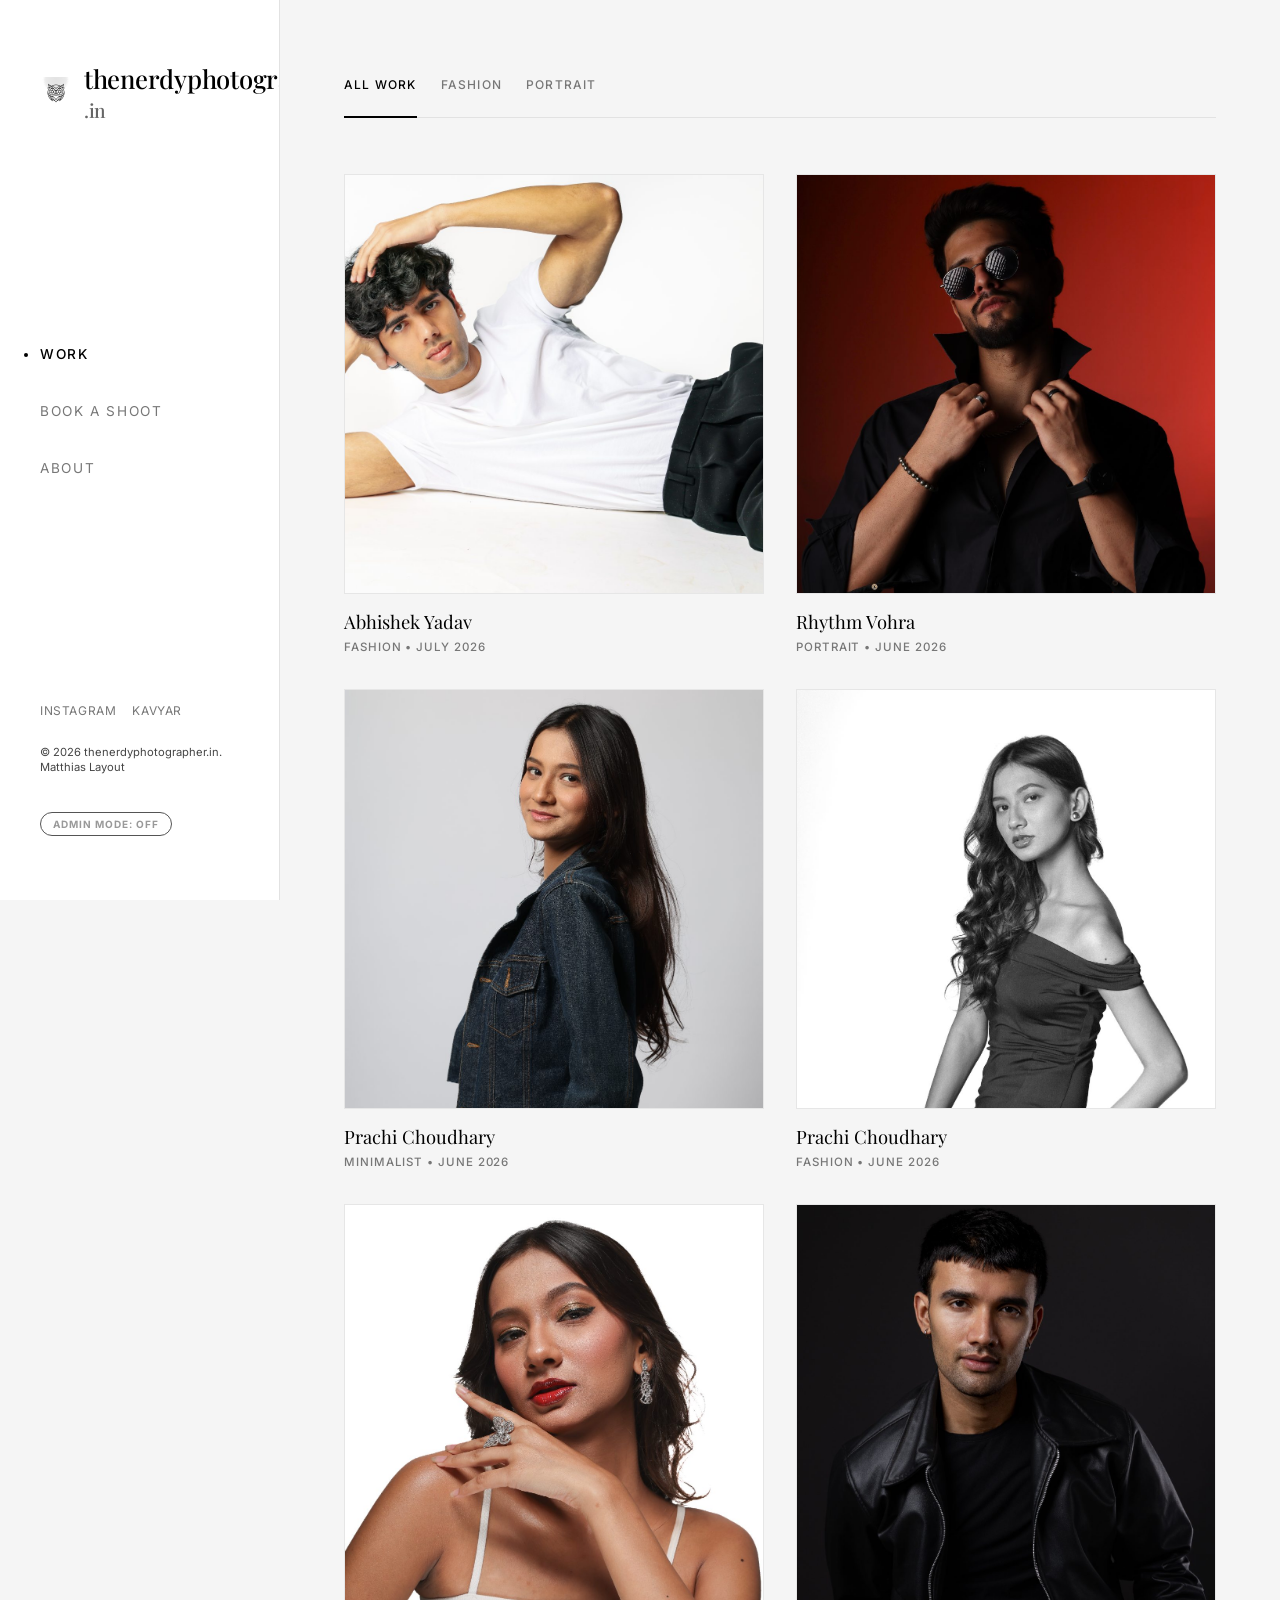
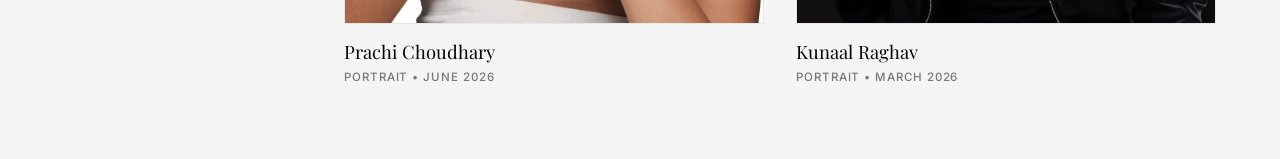
==== commit 8a735281: "feat: Add branding logos next to header title and convert Type input to select dropdown" ====
--- a/matthias-portfolio/index.html
+++ b/matthias-portfolio/index.html
@@ -36,7 +36,13 @@
 
   <!-- Mobile Header (Visible only on mobile/tablet) -->
   <header class="mobile-header">
-    <a href="#/" class="mobile-logo">thenerdyphotographer.in</a>
+    <a href="#/" class="mobile-logo-link">
+      <div class="mobile-logo-container">
+        <img src="assets/logo_white.png" class="site-logo logo-white-img" alt="Logo">
+        <img src="assets/logo_black.png" class="site-logo logo-black-img" alt="Logo">
+        <span class="mobile-logo-text">thenerdyphotographer.in</span>
+      </div>
+    </a>
     <button class="mobile-menu-toggle" id="menuToggle" aria-label="Toggle Navigation">
       <span></span>
       <span></span>
@@ -49,7 +55,11 @@
     <div class="sidebar-inner">
       <div class="sidebar-header">
         <a href="#/" class="logo-link">
-          <h1 class="logo-title">thenerdyphotographer<br><span class="logo-domain">.in</span></h1>
+          <div class="logo-container">
+            <img src="assets/logo_white.png" class="site-logo logo-white-img" alt="Logo">
+            <img src="assets/logo_black.png" class="site-logo logo-black-img" alt="Logo">
+            <h1 class="logo-title">thenerdyphotographer<br><span class="logo-domain">.in</span></h1>
+          </div>
         </a>
       </div>
       
@@ -328,7 +338,15 @@
           <div class="form-row">
             <div class="form-group">
               <label for="f_type" class="form-label">Type</label>
-              <input type="text" id="f_type" class="form-input" placeholder="e.g. Commercial Campaign, Test Shoot">
+              <select id="f_type" class="form-input">
+                <option value="Test Shoot">Test Shoot</option>
+                <option value="Editorial">Editorial</option>
+                <option value="Commercial">Commercial</option>
+                <option value="Campaign">Campaign</option>
+                <option value="Documentary">Documentary</option>
+                <option value="E-commerce">E-commerce</option>
+                <option value="Fine Art">Fine Art</option>
+              </select>
             </div>
             <div class="form-group">
               <label for="f_season" class="form-label">Season / Year</label>
--- a/matthias-portfolio/styles.css
+++ b/matthias-portfolio/styles.css
@@ -78,6 +78,44 @@
 
 .logo-link {
   display: block;
+}
+
+.logo-container {
+  display: flex;
+  align-items: center;
+  gap: 12px;
+}
+
+.mobile-logo-container {
+  display: flex;
+  align-items: center;
+  gap: 8px;
+}
+
+.site-logo {
+  height: 32px;
+  width: auto;
+  object-fit: contain;
+}
+
+.mobile-logo-container .site-logo {
+  height: 24px;
+}
+
+.logo-black-img {
+  display: none;
+}
+
+.logo-white-img {
+  display: inline-block;
+}
+
+.theme-light .logo-black-img {
+  display: inline-block;
+}
+
+.theme-light .logo-white-img {
+  display: none;
 }
 
 .logo-title {
@@ -988,7 +1026,7 @@
     -webkit-backdrop-filter: blur(8px);
   }
   
-  .mobile-logo {
+  .mobile-logo-text {
     font-family: var(--font-serif);
     font-size: 1.15rem;
     color: var(--text-light);
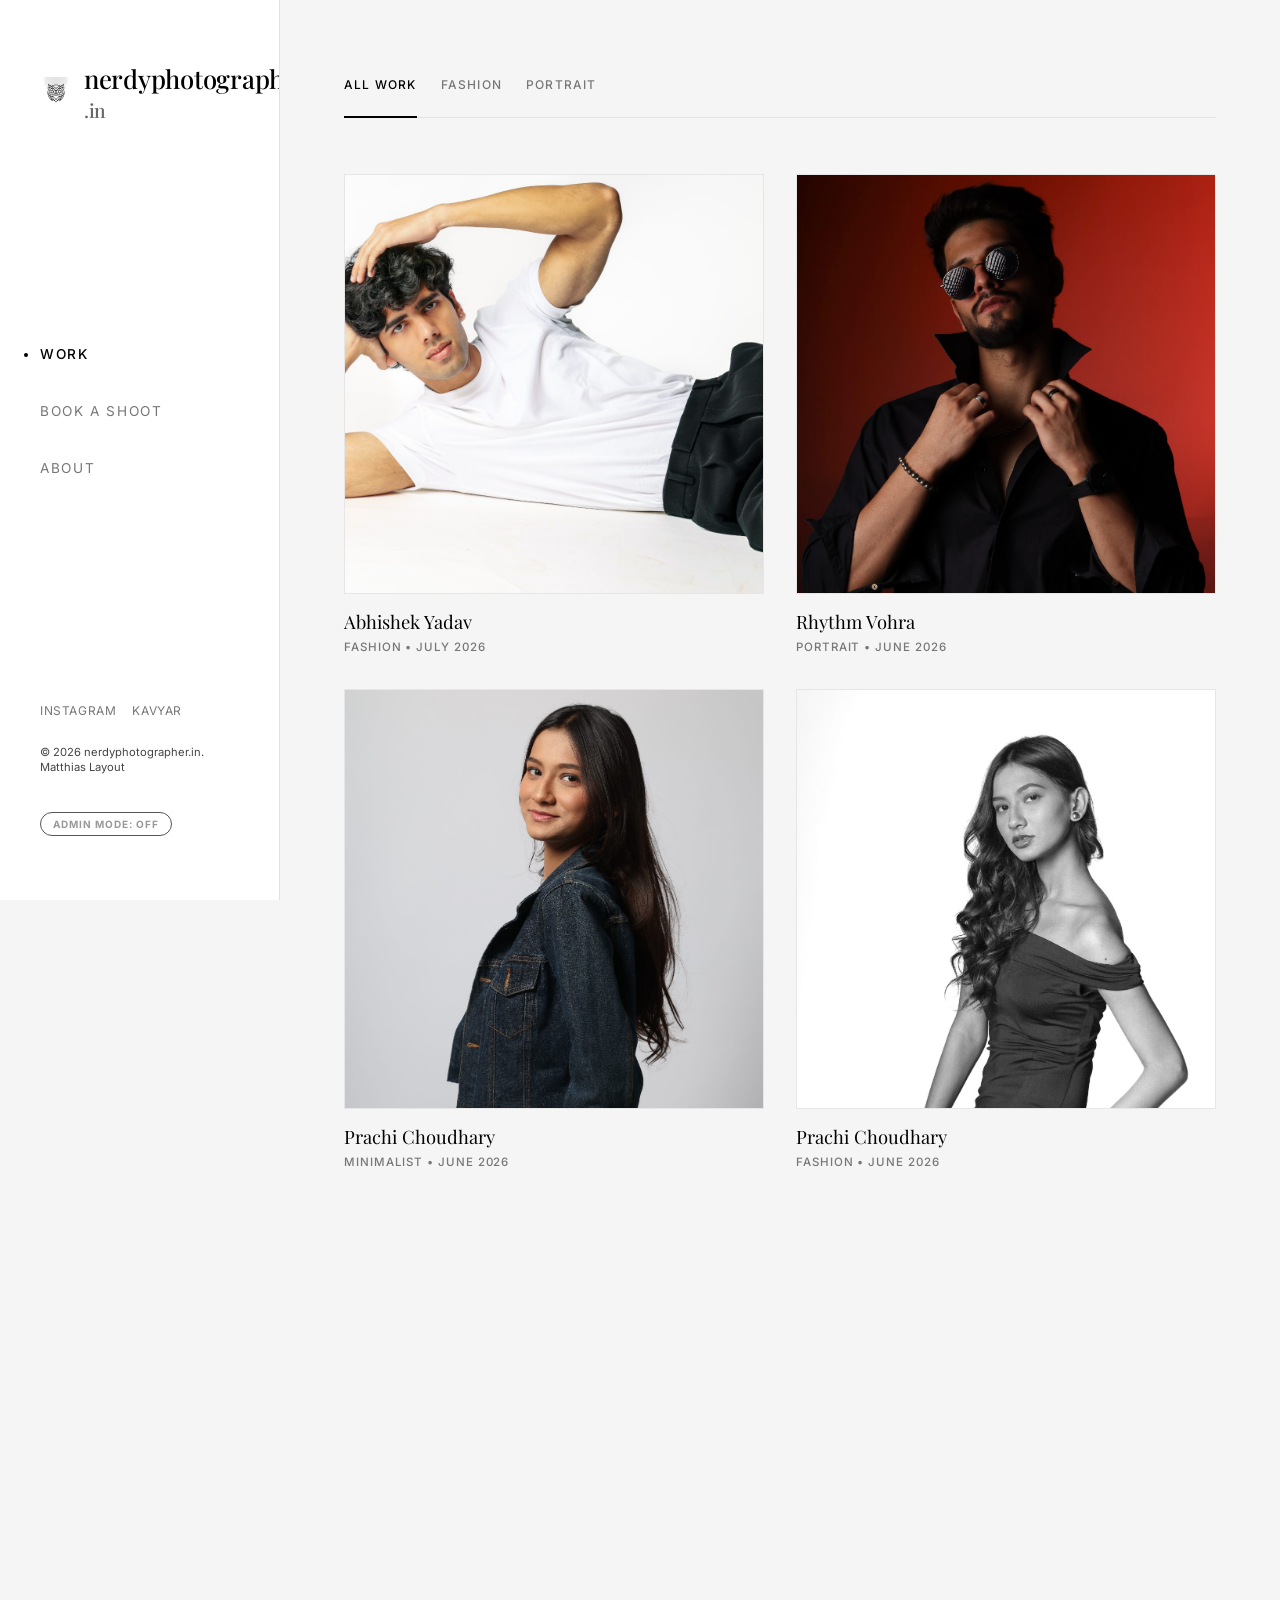
==== commit ed2bc381: "brand: Rename business from thenerdyphotographer.in to nerdyphotographer.in globally in all portfoli" ====
--- a/matthias-portfolio/index.html
+++ b/matthias-portfolio/index.html
@@ -3,6 +3,14 @@
 <head>
   <meta charset="UTF-8">
   <meta name="viewport" content="width=device-width, initial-scale=1.0">
+  <!-- Google tag (gtag.js) -->
+  <script async src="https://www.googletagmanager.com/gtag/js?id=G-S0Q7T5Y2J4"></script>
+  <script>
+    window.dataLayer = window.dataLayer || [];
+    function gtag(){dataLayer.push(arguments);}
+    gtag('js', new Date());
+    gtag('config', 'G-S0Q7T5Y2J4');
+  </script>
   <title>Matthias — photographer portfolio</title>
   <meta name="description" content="A structural, vertical sidebar-navigation photography portfolio styled in the Matthias theme. Noida, Delhi NCR, India.">
   
@@ -40,7 +48,7 @@
       <div class="mobile-logo-container">
         <img src="assets/logo_white.png" class="site-logo logo-white-img" alt="Logo">
         <img src="assets/logo_black.png" class="site-logo logo-black-img" alt="Logo">
-        <span class="mobile-logo-text">thenerdyphotographer.in</span>
+        <span class="mobile-logo-text">nerdyphotographer.in</span>
       </div>
     </a>
     <button class="mobile-menu-toggle" id="menuToggle" aria-label="Toggle Navigation">
@@ -58,7 +66,7 @@
           <div class="logo-container">
             <img src="assets/logo_white.png" class="site-logo logo-white-img" alt="Logo">
             <img src="assets/logo_black.png" class="site-logo logo-black-img" alt="Logo">
-            <h1 class="logo-title">thenerdyphotographer<br><span class="logo-domain">.in</span></h1>
+            <h1 class="logo-title">nerdyphotographer<br><span class="logo-domain">.in</span></h1>
           </div>
         </a>
       </div>
@@ -74,10 +82,10 @@
       
       <div class="sidebar-footer">
         <div class="social-links">
-          <a href="https://www.instagram.com/thenerdyphotographer.in/" target="_blank" rel="noopener">Instagram</a>
+          <a href="https://www.instagram.com/nerdyphotographer.in/" target="_blank" rel="noopener">Instagram</a>
           <a href="https://kavyar.com/uucurn46ib8f" target="_blank" rel="noopener">Kavyar</a>
         </div>
-        <p class="copyright">&copy; 2026 thenerdyphotographer.in.<br>Matthias Layout</p>
+        <p class="copyright">&copy; 2026 nerdyphotographer.in.<br>Matthias Layout</p>
         <div style="margin-top: 10px;">
           <button class="admin-mode-btn" id="adminModeBtnFooter" style="background:none; border:1px solid #555; color:#999; font-family:inherit; font-size:10px; font-weight:700; padding:5px 12px; border-radius:100px; cursor:pointer; text-transform:uppercase; letter-spacing:0.1em; transition:all 0.3s; outline:none;">Admin Mode: Off</button>
         </div>
@@ -263,11 +271,11 @@
       <div class="about-container">
         <div class="about-hero-image">
           <div class="about-visual-fallback">
-            <span class="studio-initials">TNP</span>
+            <span class="studio-initials">NP</span>
           </div>
         </div>
         <div class="about-content">
-          <h2 class="about-title">thenerdyphotographer.in</h2>
+          <h2 class="about-title">nerdyphotographer.in</h2>
           <p class="about-subtitle">Visual Storytelling & Creative Photography</p>
           <div class="about-text">
             <p>Based in Noida, Noida / Delhi NCR, our studio focuses on creating cinematic, high-fashion, editorial, and portrait photography.</p>
@@ -281,7 +289,7 @@
             </div>
             <div class="about-info-row">
               <span class="info-label">Instagram</span>
-              <span class="info-value"><a href="https://www.instagram.com/thenerdyphotographer.in/" target="_blank" rel="noopener">@thenerdyphotographer.in</a></span>
+              <span class="info-value"><a href="https://www.instagram.com/nerdyphotographer.in/" target="_blank" rel="noopener">@nerdyphotographer.in</a></span>
             </div>
             <div class="about-info-row">
               <span class="info-label">Kavyar</span>
@@ -357,7 +365,7 @@
           <div class="form-row">
             <div class="form-group">
               <label for="f_photographer" class="form-label">Photographer</label>
-              <input type="text" id="f_photographer" class="form-input" placeholder="Prateek Saxena">
+              <input type="text" id="f_photographer" class="form-input" placeholder="nerdyphotographer">
             </div>
             <div class="form-group">
               <label for="f_ad" class="form-label">Art Director</label>
@@ -421,7 +429,7 @@
             </div>
             <div class="form-group">
               <label for="f_link" class="form-label">Portfolio Link</label>
-              <input type="url" id="f_link" class="form-input" placeholder="https://thenerdyphotographer.in">
+              <input type="url" id="f_link" class="form-input" placeholder="https://nerdyphotographer.in">
             </div>
           </div>
 
@@ -474,6 +482,6 @@
 
   <!-- Scripts -->
   <script src="data.js"></script>
-  <script src="app.js"></script>
+  <script src="app.js?v=2"></script>
 </body>
 </html>
--- a/matthias-portfolio/styles.css
+++ b/matthias-portfolio/styles.css
@@ -1184,6 +1184,28 @@
   display: grid;
   place-items: center;
 }
+.thumb-move-left, .thumb-move-right {
+  position: absolute;
+  top: 4px;
+  width: 22px;
+  height: 22px;
+  border-radius: 50%;
+  background: rgba(14,14,14,.78);
+  color: #fff;
+  border: 0;
+  font-size: 11px;
+  font-weight: bold;
+  z-index: 2;
+  cursor: pointer;
+  display: grid;
+  place-items: center;
+}
+.thumb-move-left { left: 4px; }
+.thumb-move-right { left: 30px; }
+.thumb-move-left:disabled, .thumb-move-right:disabled {
+  opacity: 0.3;
+  cursor: not-allowed;
+}
 .thumb-align-ctrl {
   position: absolute;
   bottom: 0;
